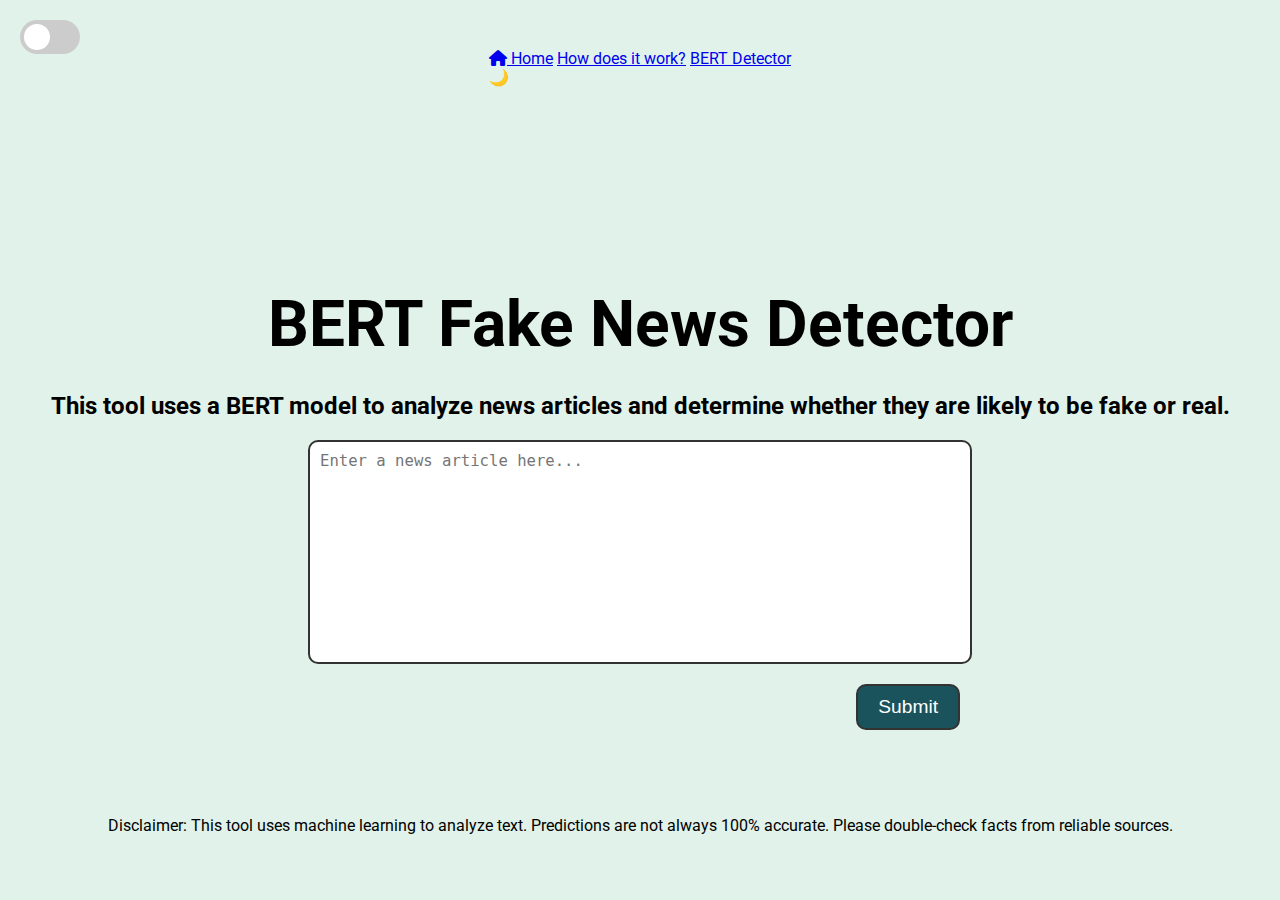
==== templates/bert.html @ 551597be "Initial commit with Git LFS" ====
<!DOCTYPE html>
<html lang="en">
<head>
    <meta charset="UTF-8">
    <meta http-equiv="X-UA-Compatible" content="IE=edge">
    <meta name="viewport" content="width=device-width, initial-scale=1.0">
    <link href="https://fonts.googleapis.com/css2?family=Roboto:wght@400;700&display=swap" rel="stylesheet">
    <link rel="stylesheet" href="{{ url_for('static', filename='styles.css') }}">
    <link rel="stylesheet" href="https://cdnjs.cloudflare.com/ajax/libs/font-awesome/6.0.0-beta3/css/all.min.css">
    <title>BERT Fake News Detector</title>

    <script>
        (function () {
            if (localStorage.getItem('darkMode') === 'enabled') {
                document.documentElement.classList.add('dark-mode'); // Apply dark mode class
            }
        })();
    </script>

    <style>
        /* Reuse the same styles as the original stacked model page */
        body {
            font-family: 'Roboto', sans-serif;
            display: flex;
            flex-direction: column;
            justify-content: center;
            align-items: center;
            height: 100vh;
            margin: 0;
            background-color: #E0F2E9;
            transition: background-color 0.5s, color 0.5s;
        }

        h1 {
            text-align: center;
            font-size: 4em;
            margin-bottom: 10px;
            margin-top: 200px;
        }

        h2 {
            text-align: center;
            font-size: 1.5em;
            margin-bottom: 20px;
        }

        form {
            text-align: center;
            width: 50%;
            display: flex;
            flex-direction: column;
            align-items: center;
        }

        textarea {
            border: 2px solid #333;
            border-radius: 10px;
            width: 100%;
            height: 200px;
            font-size: 1.2em;
            padding: 10px;
            margin-bottom: 20px;
            resize: none;
            background-color: white;
            color: black;
            transition: background-color 0.5s, color 0.5s;
        }

        .button-container {
            display: flex;
            justify-content: flex-end;
            width: 100%;
        }

        button {
            border: 2px solid #333;
            border-radius: 10px;
            font-size: 1.2em;
            padding: 10px 20px;
            cursor: pointer;
            transition: background-color 0.5s, color 0.5s;
            background-color: #1A535C;
            color: white;
        }

        button:hover {
            background-color: #b5d4c3;
        }

        .header-controls {
            display: flex;
            align-items: center;
            position: absolute;
            top: 20px;
            right: 20px;
        }

        /* Dark mode button style */
        .dark-mode button {
            background-color: #FFC107;
            color: black;
        }

        .dark-mode button:hover {
            background-color: #FFB300;
        }

        #result-container {
            display: flex;
            align-items: center;
            justify-content: center;
            margin-top: 20px;
            display: none;
            opacity: 0;
            transition: opacity 0.5s ease-in-out;
        }

        #result-container.visible {
            opacity: 1;
        }

        #result {
            background-color: #f8f8f8;
            border: 1px solid #ccc;
            padding: 20px;
            border-radius: 10px;
            width: 300px;
            text-align: center;
            font-size: 1.5em;
            font-weight: bold;
            transition: background-color 0.5s, color 0.5s;
        }

        .pie-chart {
            position: relative;
            width: 150px;
            height: 150px;
            border-radius: 50%;
            background-color: #ffc107;
            background: conic-gradient(#dc3545 0% 100%);
            margin-left: 20px;
            display: flex;
            justify-content: center;
            align-items: center;
            transition: background-color 0.5s;
        }

        .pie-chart::before {
            content: "";
            position: absolute;
            width: 110px;
            height: 110px;
            border-radius: 50%;
            background-color: #f8f8f8;
            transition: background-color 0.5s;
        }

        .pie-chart p {
            position: absolute;
            font-size: 1.5em;
            font-weight: bold;
            text-align: center;
            z-index: 1;
        }

        /* Dark mode styles */
        .dark-mode body {
            background-color: #333;
            color: white;
        }

        .dark-mode textarea {
            background-color: #555;
            color: white;
        }

        .dark-mode #result {
            background-color: #444;
            color: white;
        }

        .dark-mode .pie-chart::before {
            background-color: #333;
        }

        /* Slider switch styling */
        .switch {
            position: absolute;
            top: 20px;
            left: 20px;
            display: inline-block;
            width: 60px;
            height: 34px;
        }

        .switch input {
            opacity: 0;
            width: 0;
            height: 0;
        }

        .slider {
            position: absolute;
            cursor: pointer;
            top: 0;
            left: 0;
            right: 0;
            bottom: 0;
            background-color: #ccc;
            transition: 0.4s;
            border-radius: 34px;
        }

        .slider:before {
            position: absolute;
            content: "";
            height: 26px;
            width: 26px;
            border-radius: 50%;
            left: 4px;
            bottom: 4px;
            background-color: white;
            transition: 0.4s;
        }

        input:checked + .slider {
            background-color: #1A535C;
        }

        input:checked + .slider:before {
            transform: translateX(26px);
        }

        /* Footer */
        footer {
            margin-top: 70px;
            text-align: center;
        }

        footer a {
            margin-left: 10px;
            color: #007BFF;
        }

        footer a:hover {
            text-decoration: underline;
        }

        /* Responsive design for smaller screens */
        @media (max-width: 768px) {
            form,
            #result,
            .pie-chart {
                width: 90%;
            }

            h1 {
                font-size: 2.5em;
            }

            textarea {
                height: 150px;
            }
        }
    </style>
</head>

<body>
    <!-- Navbar -->
    <nav class="navbar">
        <div class="navbar-left">
            <a href="/"><i class="fas fa-home"></i> Home</a>
            <a href="/work">How does it work?</a>
            <a href="/bert">BERT Detector</a>
        </div>
        <div class="navbar-right">
            <label class="switch">
                <input type="checkbox" id="toggle-dark-mode">
                <span class="slider"></span>
            </label>
            <span class="moon-icon">🌙</span>
        </div>
    </nav>

    <!-- Title -->
    <h1>BERT Fake News Detector</h1>

    <h2>This tool uses a BERT model to analyze news articles and determine whether they are likely to be fake or real.</h2>

    <!-- Form to input news text -->
    <form id="predictForm">
        <textarea id="newsInput" placeholder="Enter a news article here..." name="news"></textarea>
        <div class="button-container">
            <button type="submit">Submit</button>
        </div>
    </form>

    <!-- Prediction result -->
    <div id="result-container">
        <div id="result"></div>
        <div class="pie-chart">
            <p id="score-percent">0%</p>
        </div>
    </div>

    <!-- Link to bertapp.js -->
    <script src="static/bertapp.js"></script>

    <footer>
        <p>Disclaimer: This tool uses machine learning to analyze text. Predictions are not always 100% accurate. Please double-check facts from reliable sources.</p>
    </footer>

    <!-- Toggle dark mode script -->
    <script>
        const toggleDarkModeCheckbox = document.getElementById('toggle-dark-mode');

        // Check localStorage to see if dark mode was previously enabled
        if (localStorage.getItem('darkMode') === 'enabled') {
            document.documentElement.classList.add('dark-mode');
            toggleDarkModeCheckbox.checked = true;
        }

        toggleDarkModeCheckbox.addEventListener('change', function () {
            document.documentElement.classList.toggle('dark-mode');

            if (document.documentElement.classList.contains('dark-mode')) {
                localStorage.setItem('darkMode', 'enabled');
            } else {
                localStorage.setItem('darkMode', 'disabled');
            }
        });
    </script>
</body>
</html>
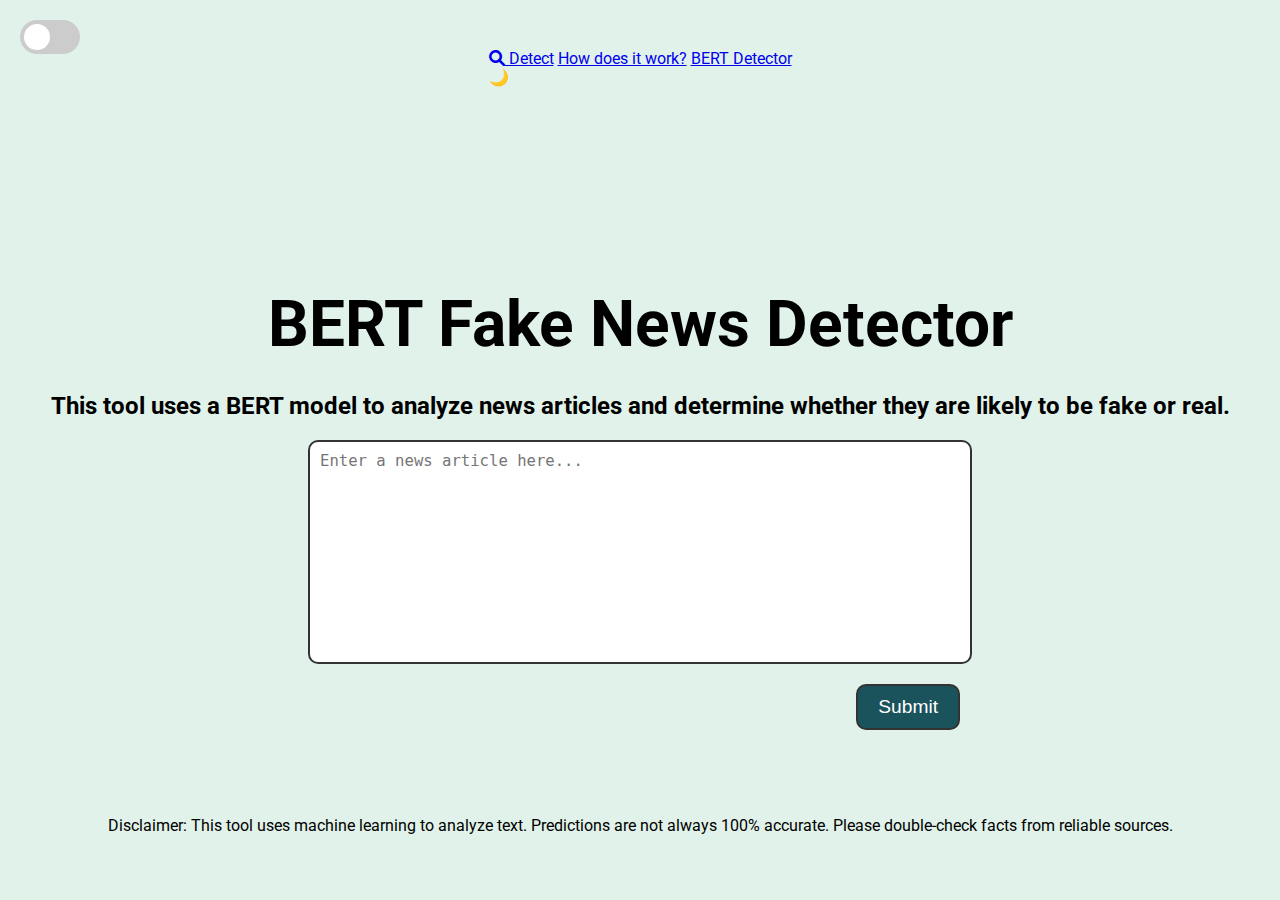
==== commit 2829957e: "last changes" ====
--- a/templates/bert.html
+++ b/templates/bert.html
@@ -12,13 +12,13 @@
     <script>
         (function () {
             if (localStorage.getItem('darkMode') === 'enabled') {
-                document.documentElement.classList.add('dark-mode'); // Apply dark mode class
+                document.documentElement.classList.add('dark-mode'); 
             }
         })();
     </script>
 
     <style>
-        /* Reuse the same styles as the original stacked model page */
+       
         body {
             font-family: 'Roboto', sans-serif;
             display: flex;
@@ -95,7 +95,7 @@
             right: 20px;
         }
 
-        /* Dark mode button style */
+     
         .dark-mode button {
             background-color: #FFC107;
             color: black;
@@ -163,7 +163,7 @@
             z-index: 1;
         }
 
-        /* Dark mode styles */
+      
         .dark-mode body {
             background-color: #333;
             color: white;
@@ -183,7 +183,6 @@
             background-color: #333;
         }
 
-        /* Slider switch styling */
         .switch {
             position: absolute;
             top: 20px;
@@ -231,7 +230,7 @@
             transform: translateX(26px);
         }
 
-        /* Footer */
+    
         footer {
             margin-top: 70px;
             text-align: center;
@@ -246,7 +245,7 @@
             text-decoration: underline;
         }
 
-        /* Responsive design for smaller screens */
+     
         @media (max-width: 768px) {
             form,
             #result,
@@ -266,10 +265,10 @@
 </head>
 
 <body>
-    <!-- Navbar -->
+   
     <nav class="navbar">
         <div class="navbar-left">
-            <a href="/"><i class="fas fa-home"></i> Home</a>
+            <a href="/"><i class="fa-solid fa-magnifying-glass"></i> Detect</a>
             <a href="/work">How does it work?</a>
             <a href="/bert">BERT Detector</a>
         </div>
@@ -282,12 +281,12 @@
         </div>
     </nav>
 
-    <!-- Title -->
+    
     <h1>BERT Fake News Detector</h1>
 
     <h2>This tool uses a BERT model to analyze news articles and determine whether they are likely to be fake or real.</h2>
 
-    <!-- Form to input news text -->
+
     <form id="predictForm">
         <textarea id="newsInput" placeholder="Enter a news article here..." name="news"></textarea>
         <div class="button-container">
@@ -295,7 +294,7 @@
         </div>
     </form>
 
-    <!-- Prediction result -->
+  
     <div id="result-container">
         <div id="result"></div>
         <div class="pie-chart">
@@ -303,18 +302,18 @@
         </div>
     </div>
 
-    <!-- Link to bertapp.js -->
+  
     <script src="static/bertapp.js"></script>
 
     <footer>
         <p>Disclaimer: This tool uses machine learning to analyze text. Predictions are not always 100% accurate. Please double-check facts from reliable sources.</p>
     </footer>
 
-    <!-- Toggle dark mode script -->
+ 
     <script>
         const toggleDarkModeCheckbox = document.getElementById('toggle-dark-mode');
 
-        // Check localStorage to see if dark mode was previously enabled
+        // dark mode 
         if (localStorage.getItem('darkMode') === 'enabled') {
             document.documentElement.classList.add('dark-mode');
             toggleDarkModeCheckbox.checked = true;
